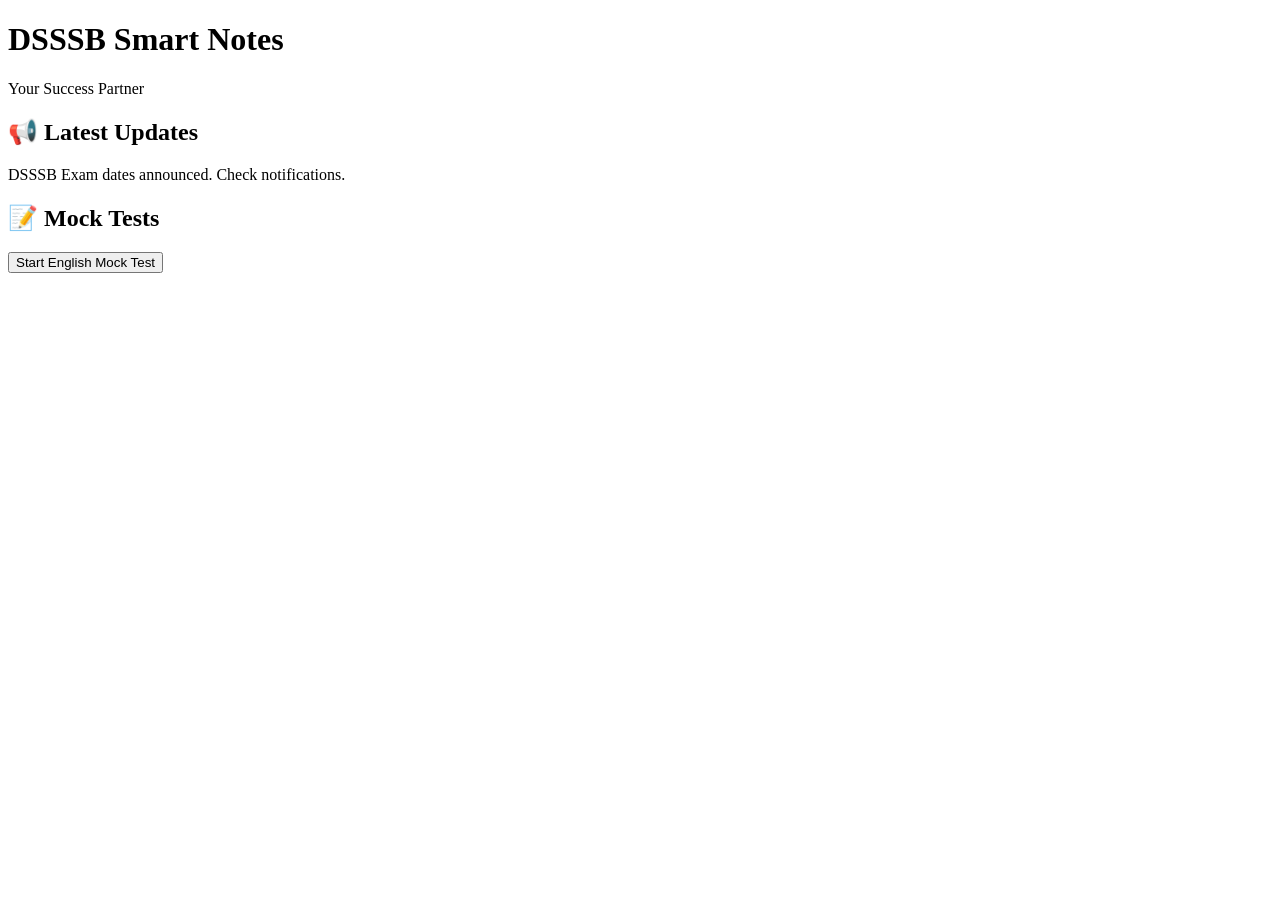
==== index.html @ 8c266044 "Create index.html" ====
<!DOCTYPE html>
<html lang="en">
<head>
    <meta charset="UTF-8">
    <meta name="viewport" content="width=device-width, initial-scale=1.0">
    <title>DSSSB Smart Notes</title>
    <link rel="manifest" href="./manifest.json">
    <meta name="theme-color" content="#007bff">
    <link rel="apple-touch-icon" href="./icon-192.png">
    <link rel="stylesheet" href="./style.css">
</head>
<body>
    <header>
        <h1>DSSSB Smart Notes</h1>
        <p>Your Success Partner</p>
    </header>
    <div class="container">
        <div class="card">
            <h2>📢 Latest Updates</h2>
            <p>DSSSB Exam dates announced. Check notifications.</p>
        </div>
        <div class="card">
            <h2>📝 Mock Tests</h2>
            <button onclick="startTest()">Start English Mock Test</button>
        </div>
        <div id="test-area" style="display:none; margin-top: 20px;">
            <h3>Question 1:</h3>
            <p>What is the synonym of 'Abandon'?</p>
            <button>Keep</button> <button>Leave</button>
        </div>
    </div>
    <script>
        if ('serviceWorker' in navigator) {
            window.addEventListener('load', () => {
                navigator.serviceWorker.register('./sw.js');
            });
        }
    </script>
    <script src="./script.js"></script>
</body>
</html>
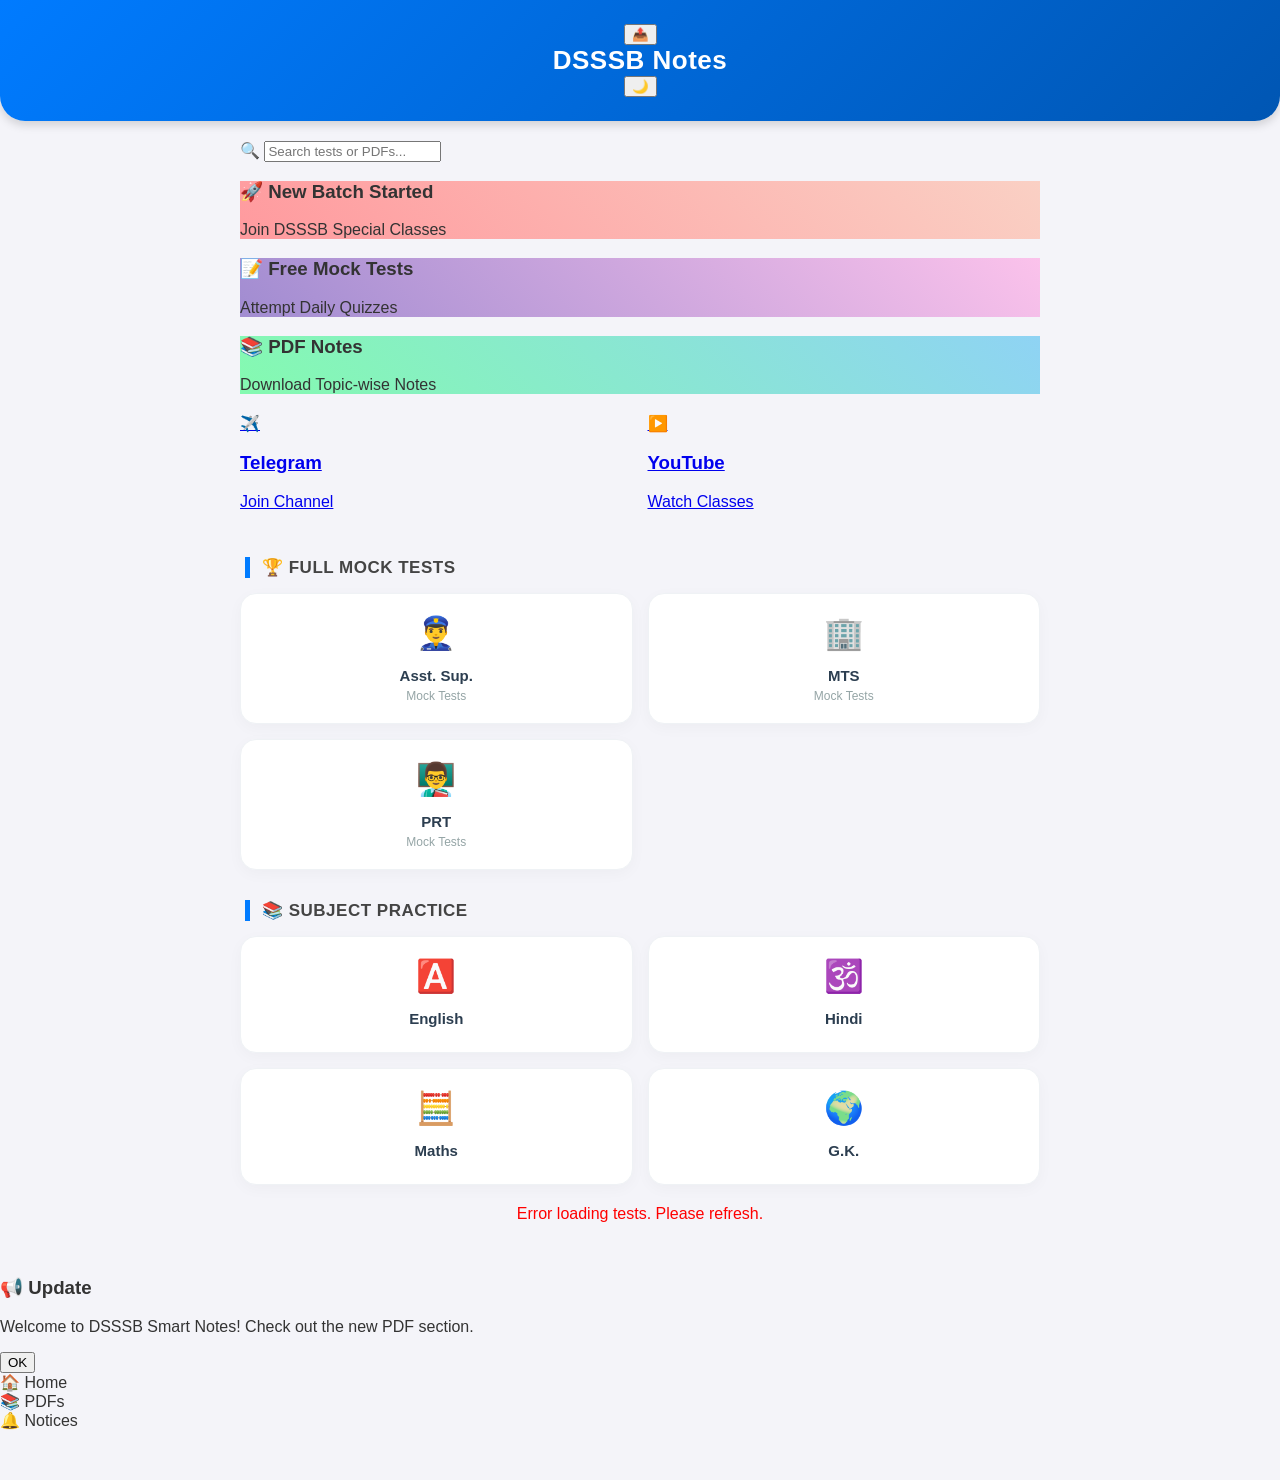
==== commit 9b862d7f: "Update index.html" ====
--- a/index.html
+++ b/index.html
@@ -2,40 +2,165 @@
 <html lang="en">
 <head>
     <meta charset="UTF-8">
-    <meta name="viewport" content="width=device-width, initial-scale=1.0">
+    <meta name="viewport" content="width=device-width, initial-scale=1.0, maximum-scale=1.0, user-scalable=no">
     <title>DSSSB Smart Notes</title>
     <link rel="manifest" href="./manifest.json">
     <meta name="theme-color" content="#007bff">
-    <link rel="apple-touch-icon" href="./icon-192.png">
     <link rel="stylesheet" href="./style.css">
 </head>
 <body>
+
     <header>
-        <h1>DSSSB Smart Notes</h1>
-        <p>Your Success Partner</p>
+        <div class="header-top">
+            <button class="icon-btn" onclick="shareApp()">📤</button>
+            <h1>DSSSB Notes</h1>
+            <button class="icon-btn" onclick="toggleDarkMode()">🌙</button>
+        </div>
     </header>
+
     <div class="container">
-        <div class="card">
-            <h2>📢 Latest Updates</h2>
-            <p>DSSSB Exam dates announced. Check notifications.</p>
+        
+        <div class="search-box">
+            <span class="search-icon">🔍</span>
+            <input type="text" id="searchInput" placeholder="Search tests or PDFs..." onkeyup="searchContent()">
         </div>
-        <div class="card">
-            <h2>📝 Mock Tests</h2>
-            <button onclick="startTest()">Start English Mock Test</button>
+
+        <div id="home-section" class="tab-content active-tab">
+            
+            <div class="slider-container">
+                <div class="slide fade">
+                    <div class="banner-box" style="background: linear-gradient(45deg, #ff9a9e, #fad0c4);">
+                        <h3>🚀 New Batch Started</h3>
+                        <p>Join DSSSB Special Classes</p>
+                    </div>
+                </div>
+                <div class="slide fade">
+                    <div class="banner-box" style="background: linear-gradient(45deg, #a18cd1, #fbc2eb);">
+                        <h3>📝 Free Mock Tests</h3>
+                        <p>Attempt Daily Quizzes</p>
+                    </div>
+                </div>
+                <div class="slide fade">
+                    <div class="banner-box" style="background: linear-gradient(45deg, #84fab0, #8fd3f4);">
+                        <h3>📚 PDF Notes</h3>
+                        <p>Download Topic-wise Notes</p>
+                    </div>
+                </div>
+            </div>
+
+            <div class="grid-container" style="margin-top: 20px;">
+                <a href="https://t.me/DSSSBSmartNotes" target="_blank" class="social-card telegram">
+                    <div class="icon">✈️</div><h3>Telegram</h3><p>Join Channel</p>
+                </a>
+                <a href="https://youtube.com/@YOUR_CHANNEL" target="_blank" class="social-card youtube">
+                    <div class="icon">▶️</div><h3>YouTube</h3><p>Watch Classes</p>
+                </a>
+            </div>
+
+            <div class="section-title">🏆 Full Mock Tests</div>
+            <div class="grid-container">
+                <div class="folder-card" onclick="openSubject('Assistant Superintendent')">
+                    <div class="icon">👮‍♂️</div><h3>Asst. Sup.</h3><p>Mock Tests</p>
+                </div>
+                <div class="folder-card" onclick="openSubject('MTS')">
+                    <div class="icon">🏢</div><h3>MTS</h3><p>Mock Tests</p>
+                </div>
+                <div class="folder-card" onclick="openSubject('PRT')">
+                    <div class="icon">👨‍🏫</div><h3>PRT</h3><p>Mock Tests</p>
+                </div>
+            </div>
+
+            <div class="section-title">📚 Subject Practice</div>
+            <div class="grid-container">
+                <div class="folder-card" onclick="openSubject('English')">
+                    <div class="icon">🅰️</div><h3>English</h3>
+                </div>
+                <div class="folder-card" onclick="openSubject('Hindi')">
+                    <div class="icon">🕉️</div><h3>Hindi</h3>
+                </div>
+                <div class="folder-card" onclick="openSubject('Math')">
+                    <div class="icon">🧮</div><h3>Maths</h3>
+                </div>
+                <div class="folder-card" onclick="openSubject('GK')">
+                    <div class="icon">🌍</div><h3>G.K.</h3>
+                </div>
+            </div>
         </div>
-        <div id="test-area" style="display:none; margin-top: 20px;">
-            <h3>Question 1:</h3>
-            <p>What is the synonym of 'Abandon'?</p>
-            <button>Keep</button> <button>Leave</button>
+
+        <div id="pdf-section" class="tab-content" style="display:none;">
+            <div class="section-title">📥 Free PDF Notes</div>
+            <div id="pdf-list">
+                <div class="pdf-card">
+                    <div class="pdf-icon">📄</div>
+                    <div class="pdf-info">
+                        <h3>English Vocabulary.pdf</h3>
+                        <p>Size: 2.5 MB • 500+ Words</p>
+                    </div>
+                    <button class="download-btn">⬇️</button>
+                </div>
+                <div class="pdf-card">
+                    <div class="pdf-icon">📄</div>
+                    <div class="pdf-info">
+                        <h3>DSSSB GK Booster.pdf</h3>
+                        <p>Size: 4.1 MB • History & Polity</p>
+                    </div>
+                    <button class="download-btn">⬇️</button>
+                </div>
+            </div>
+        </div>
+
+        <div id="notice-section" class="tab-content" style="display:none;">
+            <div class="section-title">🔔 Important Updates</div>
+            <div class="notice-card">
+                <span class="date">Today</span>
+                <h3>MTS Admit Card Released</h3>
+                <p>Download your admit card from the official website.</p>
+            </div>
+            <div class="notice-card">
+                <span class="date">Yesterday</span>
+                <h3>New English Quiz Added</h3>
+                <p>Check the English section for Noun Practice Set 02.</p>
+            </div>
+        </div>
+
+        <div id="search-results" style="display:none;">
+            <div class="section-title">🔍 Search Results</div>
+            <div id="search-items"></div>
+        </div>
+
+    </div>
+
+    <div id="announcement-modal" class="modal">
+        <div class="modal-content">
+            <h3>📢 Update</h3>
+            <p>Welcome to DSSSB Smart Notes! Check out the new PDF section.</p>
+            <button onclick="closeModal()">OK</button>
         </div>
     </div>
-    <script>
-        if ('serviceWorker' in navigator) {
-            window.addEventListener('load', () => {
-                navigator.serviceWorker.register('./sw.js');
-            });
-        }
-    </script>
+
+    <div id="test-list-container" style="display:none;">
+        <div class="list-header">
+            <h3 id="subject-title">Subject</h3>
+            <button onclick="closeList()" class="close-btn">❌</button>
+        </div>
+        <div id="test-items"></div>
+    </div>
+
+    <nav class="bottom-nav">
+        <div class="nav-item active" onclick="switchTab('home')">
+            <span class="nav-icon">🏠</span>
+            <span class="nav-text">Home</span>
+        </div>
+        <div class="nav-item" onclick="switchTab('pdf')">
+            <span class="nav-icon">📚</span>
+            <span class="nav-text">PDFs</span>
+        </div>
+        <div class="nav-item" onclick="switchTab('notice')">
+            <span class="nav-icon">🔔</span>
+            <span class="nav-text">Notices</span>
+        </div>
+    </nav>
+
     <script src="./script.js"></script>
 </body>
 </html>
--- a/style.css
+++ b/style.css
@@ -0,0 +1,207 @@
+/* --- 1. Basic Setup & Body --- */
+body {
+    font-family: 'Segoe UI', Tahoma, Geneva, Verdana, sans-serif;
+    margin: 0;
+    padding: 0;
+    background-color: #f4f4f9;
+    padding-bottom: 50px; /* Space for scrolling */
+    color: #333;
+    -webkit-tap-highlight-color: transparent; /* Remove blue tap highlight on mobile */
+}
+
+/* --- 2. Header Design --- */
+header {
+    background-color: #007bff;
+    background: linear-gradient(135deg, #007bff, #0056b3);
+    color: white;
+    text-align: center;
+    padding: 1.5rem 1rem;
+    border-bottom-left-radius: 25px;
+    border-bottom-right-radius: 25px;
+    box-shadow: 0 4px 10px rgba(0,0,0,0.15);
+}
+
+header h1 {
+    margin: 0;
+    font-size: 26px;
+    font-weight: 700;
+    letter-spacing: 0.5px;
+}
+
+header p {
+    margin: 5px 0 0;
+    opacity: 0.9;
+    font-size: 14px;
+    font-weight: 400;
+}
+
+/* --- 3. Main Container --- */
+.container {
+    padding: 20px;
+    max-width: 800px;
+    margin: auto;
+}
+
+/* --- 4. Section Headings --- */
+.section-title {
+    font-size: 17px;
+    font-weight: 700;
+    color: #444;
+    margin: 30px 0 15px 5px;
+    border-left: 5px solid #007bff;
+    padding-left: 12px;
+    text-transform: uppercase;
+    letter-spacing: 0.5px;
+}
+
+/* --- 5. Folder Grid Layout (Boxes) --- */
+.grid-container {
+    display: grid;
+    grid-template-columns: repeat(2, 1fr); /* 2 Columns fix */
+    gap: 15px;
+}
+
+.folder-card {
+    background: white;
+    padding: 20px 10px;
+    border-radius: 16px;
+    text-align: center;
+    box-shadow: 0 4px 15px rgba(0,0,0,0.03);
+    transition: transform 0.2s, background 0.2s;
+    cursor: pointer;
+    border: 1px solid #eff2f5;
+    position: relative;
+    overflow: hidden;
+}
+
+/* Click Effect */
+.folder-card:active {
+    transform: scale(0.96);
+    background-color: #f0f8ff;
+}
+
+/* Folder Icons & Text */
+.folder-card .icon {
+    font-size: 32px;
+    margin-bottom: 10px;
+    display: inline-block;
+}
+
+.folder-card h3 {
+    margin: 5px 0;
+    font-size: 15px;
+    font-weight: 600;
+    color: #2c3e50;
+}
+
+.folder-card p {
+    margin: 2px 0 0;
+    font-size: 12px;
+    color: #95a5a6;
+}
+
+/* --- 6. Test List Popup (Bottom Sheet) --- */
+#test-list-container {
+    background: white;
+    position: fixed;
+    bottom: 0;
+    left: 0;
+    right: 0;
+    height: 75vh; /* Screen ka 75% cover karega */
+    border-top-left-radius: 25px;
+    border-top-right-radius: 25px;
+    box-shadow: 0 -10px 40px rgba(0,0,0,0.2);
+    padding: 25px;
+    z-index: 1000;
+    overflow-y: auto;
+    
+    /* Animation: Slide Up */
+    animation: slideUp 0.3s cubic-bezier(0.25, 1, 0.5, 1);
+}
+
+@keyframes slideUp {
+    from { transform: translateY(100%); }
+    to { transform: translateY(0); }
+}
+
+/* Header inside the List */
+.list-header {
+    display: flex;
+    justify-content: space-between;
+    align-items: center;
+    border-bottom: 1px solid #f0f0f0;
+    padding-bottom: 15px;
+    margin-bottom: 20px;
+    position: sticky;
+    top: 0;
+    background: white;
+    z-index: 10;
+}
+
+.list-header h3 {
+    margin: 0;
+    color: #007bff;
+    font-size: 20px;
+}
+
+/* Close Button (X) */
+.close-btn {
+    background: #fff0f0;
+    border: none;
+    color: #dc3545;
+    font-size: 18px;
+    width: 36px;
+    height: 36px;
+    border-radius: 50%;
+    cursor: pointer;
+    display: flex;
+    align-items: center;
+    justify-content: center;
+    transition: 0.2s;
+}
+
+.close-btn:active {
+    background: #ffebeb;
+    transform: scale(0.90);
+}
+
+/* --- 7. Test Buttons (Inside the List) --- */
+/* Updated for Flexbox & Badges */
+.test-btn {
+    display: flex;
+    align-items: center;
+    justify-content: flex-start;
+    width: 100%;
+    padding: 16px;
+    margin-bottom: 12px;
+    background: white;
+    border: 1px solid #e1e4e8;
+    border-radius: 12px;
+    text-align: left;
+    font-size: 15px;
+    font-weight: 600;
+    color: #333;
+    box-shadow: 0 2px 6px rgba(0,0,0,0.02);
+    transition: all 0.2s ease;
+    cursor: pointer;
+}
+
+/* Button Icon Styling */
+.test-btn span.icon {
+    margin-right: 10px;
+    font-size: 18px;
+}
+
+/* Click Effect */
+.test-btn:active {
+    background-color: #f8f9fa;
+    border-color: #007bff;
+    transform: scale(0.98);
+}
+
+/* Empty State Message */
+.empty-msg {
+    text-align: center;
+    color: #999;
+    margin-top: 40px;
+}
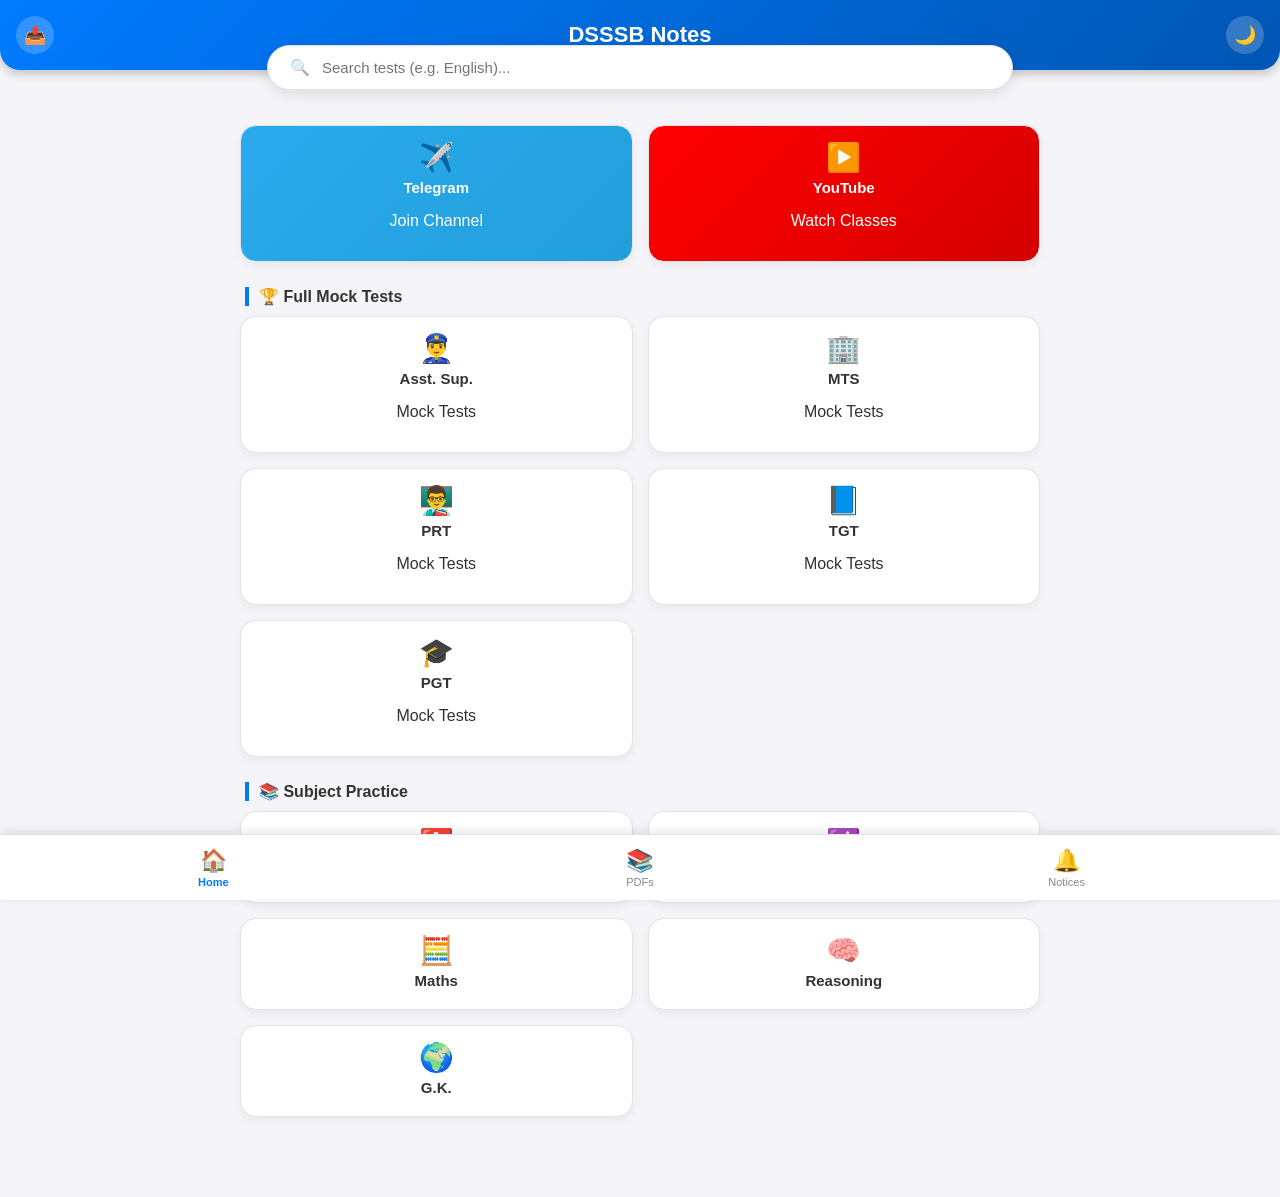
==== commit 5e83b868: "Update index.html" ====
--- a/index.html
+++ b/index.html
@@ -22,7 +22,7 @@
         
         <div class="search-box">
             <span class="search-icon">🔍</span>
-            <input type="text" id="searchInput" placeholder="Search tests or PDFs..." onkeyup="searchContent()">
+            <input type="text" id="searchInput" placeholder="Search tests (e.g. English)..." onkeyup="searchContent()">
         </div>
 
         <div id="home-section" class="tab-content active-tab">
@@ -34,25 +34,13 @@
                         <p>Join DSSSB Special Classes</p>
                     </div>
                 </div>
-                <div class="slide fade">
-                    <div class="banner-box" style="background: linear-gradient(45deg, #a18cd1, #fbc2eb);">
-                        <h3>📝 Free Mock Tests</h3>
-                        <p>Attempt Daily Quizzes</p>
-                    </div>
-                </div>
-                <div class="slide fade">
-                    <div class="banner-box" style="background: linear-gradient(45deg, #84fab0, #8fd3f4);">
-                        <h3>📚 PDF Notes</h3>
-                        <p>Download Topic-wise Notes</p>
-                    </div>
-                </div>
             </div>
 
             <div class="grid-container" style="margin-top: 20px;">
                 <a href="https://t.me/DSSSBSmartNotes" target="_blank" class="social-card telegram">
                     <div class="icon">✈️</div><h3>Telegram</h3><p>Join Channel</p>
                 </a>
-                <a href="https://youtube.com/@YOUR_CHANNEL" target="_blank" class="social-card youtube">
+                <a href="https://youtube.com" target="_blank" class="social-card youtube">
                     <div class="icon">▶️</div><h3>YouTube</h3><p>Watch Classes</p>
                 </a>
             </div>
@@ -68,6 +56,12 @@
                 <div class="folder-card" onclick="openSubject('PRT')">
                     <div class="icon">👨‍🏫</div><h3>PRT</h3><p>Mock Tests</p>
                 </div>
+                <div class="folder-card" onclick="openSubject('TGT')">
+                    <div class="icon">📘</div><h3>TGT</h3><p>Mock Tests</p>
+                </div>
+                <div class="folder-card" onclick="openSubject('PGT')">
+                    <div class="icon">🎓</div><h3>PGT</h3><p>Mock Tests</p>
+                </div>
             </div>
 
             <div class="section-title">📚 Subject Practice</div>
@@ -81,6 +75,9 @@
                 <div class="folder-card" onclick="openSubject('Math')">
                     <div class="icon">🧮</div><h3>Maths</h3>
                 </div>
+                <div class="folder-card" onclick="openSubject('Reasoning')">
+                    <div class="icon">🧠</div><h3>Reasoning</h3>
+                </div>
                 <div class="folder-card" onclick="openSubject('GK')">
                     <div class="icon">🌍</div><h3>G.K.</h3>
                 </div>
@@ -93,18 +90,9 @@
                 <div class="pdf-card">
                     <div class="pdf-icon">📄</div>
                     <div class="pdf-info">
-                        <h3>English Vocabulary.pdf</h3>
-                        <p>Size: 2.5 MB • 500+ Words</p>
+                        <h3>Vocabulary Booster.pdf</h3>
+                        <p>Coming Soon</p>
                     </div>
-                    <button class="download-btn">⬇️</button>
-                </div>
-                <div class="pdf-card">
-                    <div class="pdf-icon">📄</div>
-                    <div class="pdf-info">
-                        <h3>DSSSB GK Booster.pdf</h3>
-                        <p>Size: 4.1 MB • History & Polity</p>
-                    </div>
-                    <button class="download-btn">⬇️</button>
                 </div>
             </div>
         </div>
@@ -112,30 +100,12 @@
         <div id="notice-section" class="tab-content" style="display:none;">
             <div class="section-title">🔔 Important Updates</div>
             <div class="notice-card">
-                <span class="date">Today</span>
-                <h3>MTS Admit Card Released</h3>
-                <p>Download your admit card from the official website.</p>
-            </div>
-            <div class="notice-card">
-                <span class="date">Yesterday</span>
-                <h3>New English Quiz Added</h3>
-                <p>Check the English section for Noun Practice Set 02.</p>
+                <span class="date">New</span>
+                <h3>Welcome to DSSSB App</h3>
+                <p>App is live now. Check all mock tests.</p>
             </div>
         </div>
 
-        <div id="search-results" style="display:none;">
-            <div class="section-title">🔍 Search Results</div>
-            <div id="search-items"></div>
-        </div>
-
-    </div>
-
-    <div id="announcement-modal" class="modal">
-        <div class="modal-content">
-            <h3>📢 Update</h3>
-            <p>Welcome to DSSSB Smart Notes! Check out the new PDF section.</p>
-            <button onclick="closeModal()">OK</button>
-        </div>
     </div>
 
     <div id="test-list-container" style="display:none;">
@@ -161,6 +131,14 @@
         </div>
     </nav>
 
+    <script>
+        if ('serviceWorker' in navigator) {
+            window.addEventListener('load', () => {
+                navigator.serviceWorker.register('./sw.js');
+            });
+        }
+    </script>
+
     <script src="./script.js"></script>
 </body>
 </html>
--- a/style.css
+++ b/style.css
@@ -1,207 +1,307 @@
-/* --- 1. Basic Setup & Body --- */
+/* --- 1. Variables & Dark Mode --- */
+:root {
+    --bg-color: #f4f4f9;
+    --card-bg: #ffffff;
+    --text-color: #333;
+    --sub-text: #666;
+    --header-bg: linear-gradient(135deg, #007bff, #0056b3);
+    --border-color: #e1e4e8;
+}
+
+.dark-mode {
+    --bg-color: #121212;
+    --card-bg: #1e1e1e;
+    --text-color: #e0e0e0;
+    --sub-text: #aaaaaa;
+    --header-bg: #1f1f1f;
+    --border-color: #333;
+}
+
 body {
+    background-color: var(--bg-color);
+    color: var(--text-color);
     font-family: 'Segoe UI', Tahoma, Geneva, Verdana, sans-serif;
     margin: 0;
     padding: 0;
-    background-color: #f4f4f9;
-    padding-bottom: 50px; /* Space for scrolling */
-    color: #333;
-    -webkit-tap-highlight-color: transparent; /* Remove blue tap highlight on mobile */
-}
-
-/* --- 2. Header Design --- */
+    padding-bottom: 80px; /* Space for Bottom Nav */
+    transition: background 0.3s, color 0.3s;
+    -webkit-tap-highlight-color: transparent;
+}
+
+/* --- 2. Header & Top Bar --- */
 header {
-    background-color: #007bff;
-    background: linear-gradient(135deg, #007bff, #0056b3);
+    background: var(--header-bg);
     color: white;
-    text-align: center;
-    padding: 1.5rem 1rem;
-    border-bottom-left-radius: 25px;
-    border-bottom-right-radius: 25px;
-    box-shadow: 0 4px 10px rgba(0,0,0,0.15);
-}
-
-header h1 {
+    padding: 1rem;
+    border-bottom-left-radius: 20px;
+    border-bottom-right-radius: 20px;
+    box-shadow: 0 4px 10px rgba(0,0,0,0.2);
+}
+
+.header-top {
+    display: flex;
+    justify-content: space-between;
+    align-items: center;
+}
+
+.header-top h1 {
     margin: 0;
-    font-size: 26px;
+    font-size: 22px;
     font-weight: 700;
-    letter-spacing: 0.5px;
-}
-
-header p {
-    margin: 5px 0 0;
-    opacity: 0.9;
-    font-size: 14px;
-    font-weight: 400;
-}
-
-/* --- 3. Main Container --- */
+}
+
+.icon-btn {
+    background: rgba(255,255,255,0.2);
+    border: none;
+    color: white;
+    font-size: 18px;
+    padding: 8px;
+    border-radius: 50%;
+    cursor: pointer;
+    transition: 0.2s;
+}
+.icon-btn:active { transform: scale(0.9); }
+
+/* --- 3. Container & Search --- */
 .container {
-    padding: 20px;
+    padding: 0 20px;
     max-width: 800px;
     margin: auto;
 }
 
-/* --- 4. Section Headings --- */
+.search-box {
+    background: var(--card-bg);
+    padding: 12px;
+    margin: -25px auto 15px auto;
+    width: 90%;
+    border-radius: 30px;
+    display: flex;
+    align-items: center;
+    box-shadow: 0 4px 15px rgba(0,0,0,0.1);
+    position: relative;
+    z-index: 5;
+    border: 1px solid var(--border-color);
+}
+
+.search-icon { margin-left: 10px; margin-right: 10px; opacity: 0.5; }
+
+#searchInput {
+    border: none;
+    outline: none;
+    width: 100%;
+    font-size: 15px;
+    background: transparent;
+    color: var(--text-color);
+}
+
+/* --- 4. Image Slider --- */
+.slider-container {
+    position: relative;
+    max-width: 100%;
+    margin: 15px 0;
+    border-radius: 15px;
+    overflow: hidden;
+    box-shadow: 0 4px 10px rgba(0,0,0,0.05);
+}
+
+.slide { display: none; }
+
+.banner-box {
+    height: 110px;
+    padding: 20px;
+    border-radius: 15px;
+    color: #333;
+    display: flex;
+    flex-direction: column;
+    justify-content: center;
+}
+.banner-box h3 { margin: 0; font-size: 18px; }
+.banner-box p { margin: 5px 0 0; font-size: 13px; opacity: 0.8; }
+
+.fade { animation-name: fade; animation-duration: 1.5s; }
+@keyframes fade { from {opacity: .4} to {opacity: 1} }
+
+/* --- 5. Grid & Cards --- */
 .section-title {
-    font-size: 17px;
+    font-size: 16px;
     font-weight: 700;
-    color: #444;
-    margin: 30px 0 15px 5px;
-    border-left: 5px solid #007bff;
-    padding-left: 12px;
-    text-transform: uppercase;
-    letter-spacing: 0.5px;
-}
-
-/* --- 5. Folder Grid Layout (Boxes) --- */
+    color: var(--text-color);
+    margin: 25px 0 10px 5px;
+    border-left: 4px solid #007bff;
+    padding-left: 10px;
+}
+
 .grid-container {
     display: grid;
-    grid-template-columns: repeat(2, 1fr); /* 2 Columns fix */
+    grid-template-columns: repeat(2, 1fr);
     gap: 15px;
 }
 
-.folder-card {
-    background: white;
-    padding: 20px 10px;
+.folder-card, .social-card {
+    background: var(--card-bg);
+    padding: 15px;
     border-radius: 16px;
     text-align: center;
-    box-shadow: 0 4px 15px rgba(0,0,0,0.03);
-    transition: transform 0.2s, background 0.2s;
-    cursor: pointer;
-    border: 1px solid #eff2f5;
-    position: relative;
-    overflow: hidden;
-}
-
-/* Click Effect */
-.folder-card:active {
-    transform: scale(0.96);
-    background-color: #f0f8ff;
-}
-
-/* Folder Icons & Text */
-.folder-card .icon {
-    font-size: 32px;
+    box-shadow: 0 4px 10px rgba(0,0,0,0.05);
+    border: 1px solid var(--border-color);
+    cursor: pointer;
+    transition: transform 0.2s;
+}
+.folder-card:active, .social-card:active { transform: scale(0.96); }
+
+.folder-card .icon, .social-card .icon { font-size: 28px; margin-bottom: 5px; }
+.folder-card h3, .social-card h3 { margin: 5px 0; font-size: 15px; color: var(--text-color); }
+
+.social-card { text-decoration: none; color: white !important; }
+.social-card h3 { color: white; }
+.social-card.telegram { background: linear-gradient(135deg, #2AABEE, #229ED9); }
+.social-card.youtube { background: linear-gradient(135deg, #FF0000, #D50000); }
+
+/* --- 6. PDF & Notice Cards --- */
+.pdf-card {
+    display: flex;
+    align-items: center;
+    background: var(--card-bg);
+    padding: 15px;
     margin-bottom: 10px;
-    display: inline-block;
-}
-
-.folder-card h3 {
-    margin: 5px 0;
-    font-size: 15px;
+    border-radius: 12px;
+    border: 1px solid var(--border-color);
+    box-shadow: 0 2px 5px rgba(0,0,0,0.02);
+}
+.pdf-icon { font-size: 24px; margin-right: 15px; }
+.pdf-info h3 { margin: 0; font-size: 14px; color: var(--text-color); }
+.pdf-info p { margin: 2px 0 0; font-size: 11px; color: var(--sub-text); }
+.download-btn {
+    margin-left: auto;
+    background: none;
+    border: none;
+    font-size: 20px;
+    cursor: pointer;
+    padding: 5px;
+}
+
+.notice-card {
+    background: var(--card-bg);
+    padding: 15px;
+    margin-bottom: 10px;
+    border-radius: 12px;
+    border-left: 5px solid #ff9800;
+    box-shadow: 0 2px 5px rgba(0,0,0,0.02);
+}
+.notice-card .date { font-size: 10px; color: #888; text-transform: uppercase; font-weight: bold; }
+.notice-card h3 { margin: 5px 0; font-size: 15px; color: var(--text-color); }
+.notice-card p { margin: 0; font-size: 13px; color: var(--sub-text); }
+
+/* --- 7. Bottom Navigation --- */
+.bottom-nav {
+    position: fixed;
+    bottom: 0;
+    left: 0;
+    width: 100%;
+    height: 65px;
+    background: var(--card-bg);
+    display: flex;
+    justify-content: space-around;
+    align-items: center;
+    box-shadow: 0 -2px 10px rgba(0,0,0,0.1);
+    z-index: 100;
+    border-top: 1px solid var(--border-color);
+}
+
+.nav-item {
+    display: flex;
+    flex-direction: column;
+    align-items: center;
+    color: #888;
+    cursor: pointer;
+    width: 33%;
+}
+
+.nav-icon { font-size: 22px; margin-bottom: 2px; }
+.nav-text { font-size: 11px; }
+
+.nav-item.active {
+    color: #007bff;
     font-weight: 600;
-    color: #2c3e50;
-}
-
-.folder-card p {
-    margin: 2px 0 0;
-    font-size: 12px;
-    color: #95a5a6;
-}
-
-/* --- 6. Test List Popup (Bottom Sheet) --- */
+}
+
+/* --- 8. Test List Popup --- */
 #test-list-container {
-    background: white;
+    background: var(--card-bg);
     position: fixed;
     bottom: 0;
     left: 0;
     right: 0;
-    height: 75vh; /* Screen ka 75% cover karega */
+    height: 75vh;
     border-top-left-radius: 25px;
     border-top-right-radius: 25px;
-    box-shadow: 0 -10px 40px rgba(0,0,0,0.2);
-    padding: 25px;
+    box-shadow: 0 -10px 50px rgba(0,0,0,0.3);
+    padding: 20px;
     z-index: 1000;
     overflow-y: auto;
-    
-    /* Animation: Slide Up */
-    animation: slideUp 0.3s cubic-bezier(0.25, 1, 0.5, 1);
-}
-
-@keyframes slideUp {
-    from { transform: translateY(100%); }
-    to { transform: translateY(0); }
-}
-
-/* Header inside the List */
+    color: var(--text-color);
+}
+
 .list-header {
     display: flex;
     justify-content: space-between;
     align-items: center;
-    border-bottom: 1px solid #f0f0f0;
+    border-bottom: 1px solid var(--border-color);
     padding-bottom: 15px;
     margin-bottom: 20px;
     position: sticky;
     top: 0;
-    background: white;
-    z-index: 10;
-}
-
-.list-header h3 {
-    margin: 0;
-    color: #007bff;
-    font-size: 20px;
-}
-
-/* Close Button (X) */
-.close-btn {
-    background: #fff0f0;
-    border: none;
-    color: #dc3545;
-    font-size: 18px;
-    width: 36px;
-    height: 36px;
-    border-radius: 50%;
-    cursor: pointer;
-    display: flex;
-    align-items: center;
-    justify-content: center;
-    transition: 0.2s;
-}
-
-.close-btn:active {
-    background: #ffebeb;
-    transform: scale(0.90);
-}
-
-/* --- 7. Test Buttons (Inside the List) --- */
-/* Updated for Flexbox & Badges */
+    background: var(--card-bg);
+}
+
 .test-btn {
     display: flex;
-    align-items: center;
-    justify-content: flex-start;
+    justify-content: space-between;
+    align-items: center;
     width: 100%;
-    padding: 16px;
-    margin-bottom: 12px;
-    background: white;
-    border: 1px solid #e1e4e8;
+    padding: 15px;
+    margin-bottom: 10px;
+    background: var(--card-bg);
+    border: 1px solid var(--border-color);
     border-radius: 12px;
-    text-align: left;
     font-size: 15px;
     font-weight: 600;
-    color: #333;
-    box-shadow: 0 2px 6px rgba(0,0,0,0.02);
-    transition: all 0.2s ease;
-    cursor: pointer;
-}
-
-/* Button Icon Styling */
-.test-btn span.icon {
-    margin-right: 10px;
-    font-size: 18px;
-}
-
-/* Click Effect */
-.test-btn:active {
-    background-color: #f8f9fa;
-    border-color: #007bff;
-    transform: scale(0.98);
-}
-
-/* Empty State Message */
-.empty-msg {
+    color: var(--text-color);
+    cursor: pointer;
+}
+.test-btn:active { background: #f0f0f0; }
+
+.badge { padding: 2px 6px; border-radius: 4px; font-size: 10px; margin-left: 8px; color: white; }
+.attempts { font-size: 12px; color: var(--sub-text); background: rgba(0,0,0,0.05); padding: 4px 8px; border-radius: 20px; }
+
+/* --- 9. Modal --- */
+.modal {
+    display: none;
+    position: fixed;
+    left: 0;
+    top: 0;
+    width: 100%;
+    height: 100%;
+    background: rgba(0,0,0,0.6);
+    align-items: center;
+    justify-content: center;
+    z-index: 2000;
+}
+.modal-content {
+    background: var(--card-bg);
+    padding: 25px;
+    border-radius: 15px;
     text-align: center;
-    color: #999;
-    margin-top: 40px;
-}
+    width: 80%;
+    max-width: 300px;
+    color: var(--text-color);
+}
+.modal-content button {
+    background: #007bff;
+    color: white;
+    border: none;
+    padding: 10px 20px;
+    border-radius: 5px;
+    margin-top: 15px;
+    cursor: pointer;
+}
